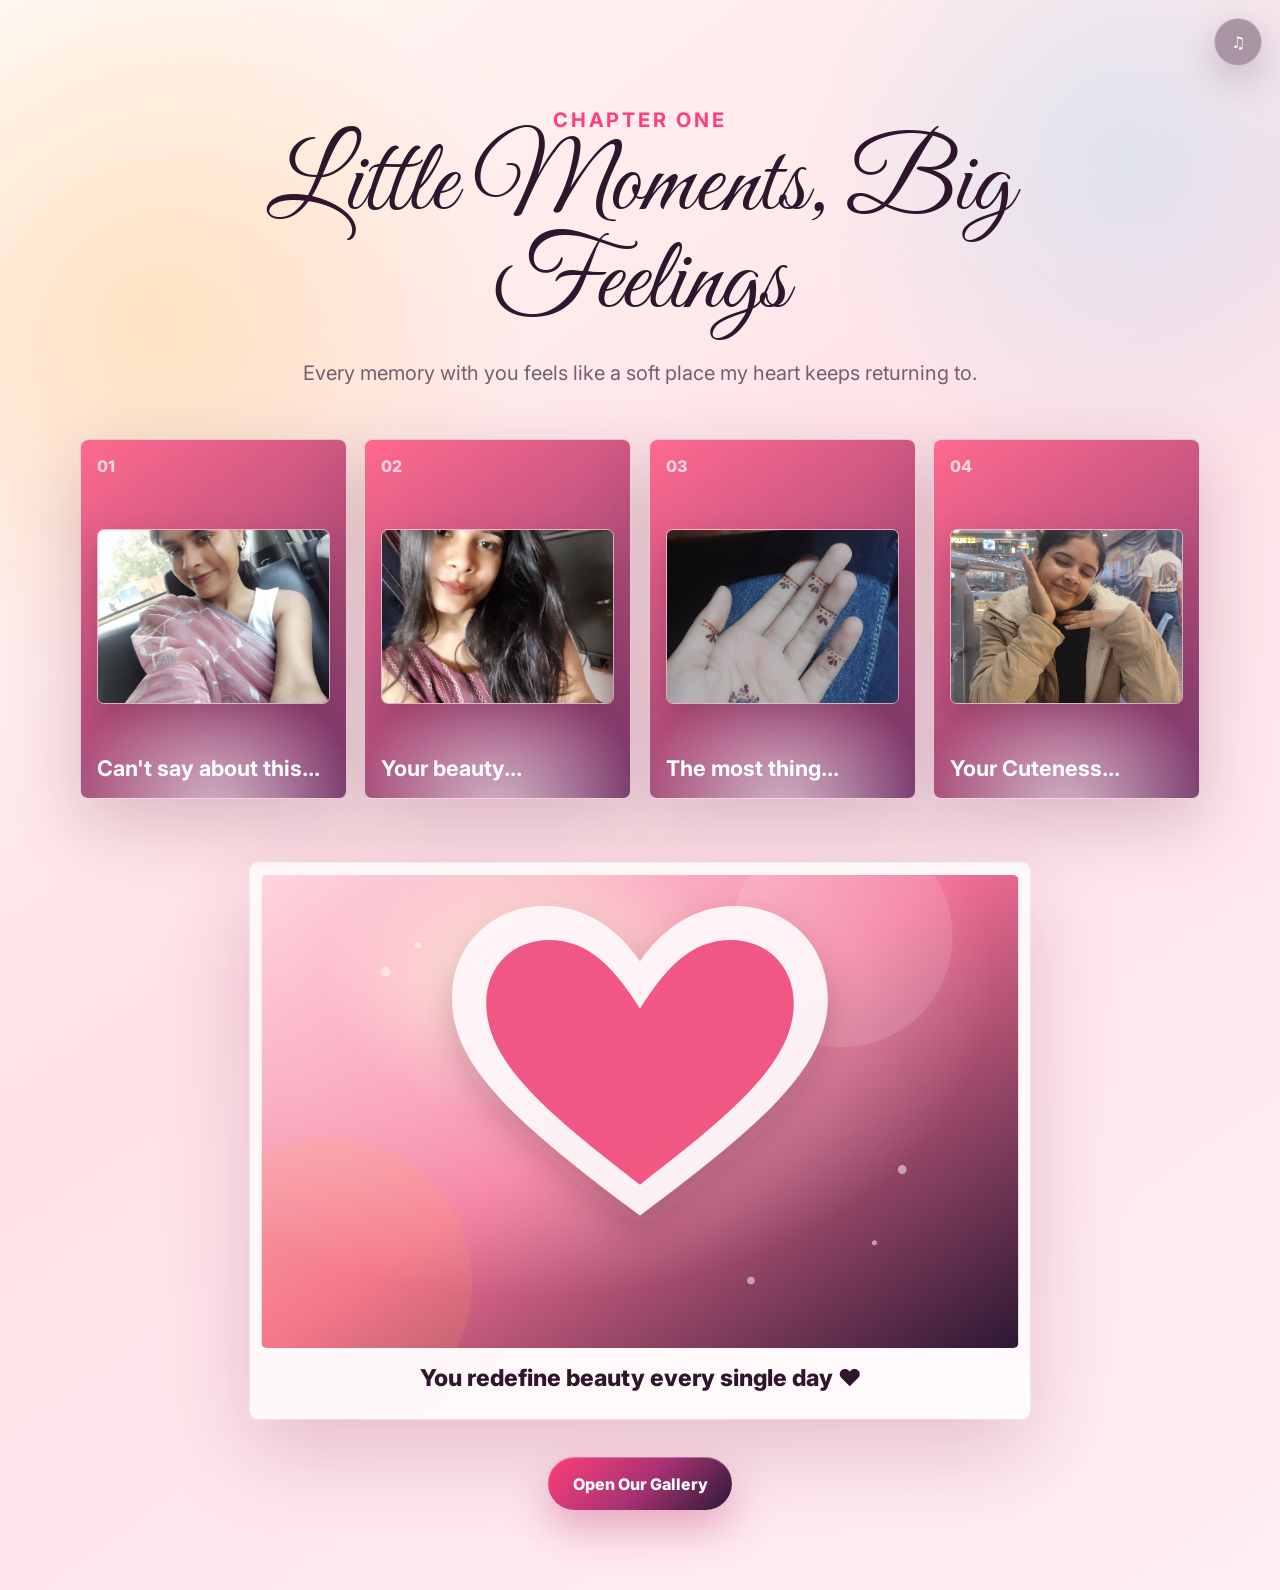
==== pages/memories.html @ 3cc4c2bb "first commit" ====
<!DOCTYPE html>
<html lang="en">
<head>
  <meta charset="UTF-8">
  <meta name="viewport" content="width=device-width, initial-scale=1.0">
  <title>Our Memories</title>
  <link rel="preconnect" href="https://fonts.googleapis.com">
  <link rel="preconnect" href="https://fonts.gstatic.com" crossorigin>
  <link href="https://fonts.googleapis.com/css2?family=Great+Vibes&family=Inter:wght@400;500;600;700&display=swap" rel="stylesheet">
  <link rel="stylesheet" href="../css/styles.css">
</head>
<body data-page="memories">
  <button class="music-toggle" type="button" aria-label="Toggle music" data-music-toggle>
    <span data-music-icon>♪</span>
  </button>

  <main class="content-page soft-bg">
    <div class="hearts subtle" aria-hidden="true"></div>
    <section class="page-heading reveal">
      <p class="eyebrow">Chapter one</p>
      <h1>Little Moments, Big Feelings</h1>
      <p>Every memory with you feels like a soft place my heart keeps returning to.</p>
    </section>

    <section class="memory-grid reveal-group" aria-label="Memory cards">
      <article class="flip-card">
        <div class="flip-inner">
          <div class="flip-face front">
            <span>01</span>
            <img class="memory-photo" src="../assets/images/photo-1.jpg" alt="The day we met memory placeholder">
            <h2>Can't say about this...</h2>
          </div>
          <div class="flip-face back">
            <p>Dreaming of the day I'll be next to you and you'll be in the same dress</p>
          </div>
        </div>
      </article>
      <article class="flip-card">
        <div class="flip-inner">
          <div class="flip-face front">
            <span>02</span>
            <img class="memory-photo" src="../assets/images/photo-2.jpg" alt="Our best moment memory placeholder">
            <h2>Your beauty...</h2>
          </div>
          <div class="flip-face back">
            <p>The kind of memory I replay when I need a reason to smile.</p>
          </div>
        </div>
      </article>
      <article class="flip-card">
        <div class="flip-inner">
          <div class="flip-face front">
            <span>03</span>
            <img class="memory-photo" src="../assets/images/photo-3.jpg" alt="Your laugh memory placeholder">
            <h2>The most thing...</h2>
          </div>
          <div class="flip-face back">
            <p>Can' explain the feeling when I hold and kiss these</p>
          </div>
        </div>
      </article>
      <article class="flip-card">
        <div class="flip-inner">
          <div class="flip-face front">
            <span>04</span>
            <img class="memory-photo" src="../assets/images/photo-4.jpg" alt="Our tiny rituals memory placeholder">
            <h2>Your Cuteness...</h2>
          </div>
          <div class="flip-face back">
            <p>The little things became the pieces I treasure most.</p>
          </div>
        </div>
      </article>
    </section>

    <section class="personal-card reveal">
      <img src="../assets/images/featured-love.svg" alt="Personal romantic placeholder">
      <p>You redefine beauty every single day ❤️</p>
    </section>

    <div class="journey-actions reveal">
      <button class="primary-btn" type="button" data-next="gallery.html">Open Our Gallery</button>
    </div>
  </main>

  <script src="../js/script.js"></script>
</body>
</html>
---- css/styles.css ----
:root {
  --ink: #2d1829;
  --muted: #785d6f;
  --cream: #fff8f2;
  --rose: #f25f8c;
  --hot-rose: #ff3f79;
  --wine: #30162d;
  --gold: #ffc86b;
  --sky: #7fd8ff;
  --mint: #9be8c9;
  --shadow: 0 24px 70px rgba(80, 24, 54, 0.22);
  --glass: rgba(255, 255, 255, 0.72);
}

* {
  box-sizing: border-box;
}

html {
  scroll-behavior: smooth;
}

body {
  margin: 0;
  min-height: 100vh;
  color: var(--ink);
  font-family: "Inter", system-ui, -apple-system, BlinkMacSystemFont, "Segoe UI", sans-serif;
  background: var(--cream);
  opacity: 0;
  transition: opacity 520ms ease;
  overflow-x: hidden;
}

body.page-ready {
  opacity: 1;
}

body.page-leaving {
  opacity: 0;
}

button {
  font: inherit;
}

img {
  display: block;
  max-width: 100%;
}

.page-shell,
.content-page,
.message-page,
.final-page {
  min-height: 100vh;
  position: relative;
  overflow: hidden;
}

.hero {
  min-height: 100vh;
  display: grid;
  place-items: center;
  padding: 7rem 1.25rem 5rem;
  background:
    radial-gradient(circle at 18% 18%, rgba(255, 248, 212, 0.82), transparent 28rem),
    radial-gradient(circle at 84% 20%, rgba(127, 216, 255, 0.34), transparent 22rem),
    linear-gradient(135deg, #fff2e8 0%, #ff8caf 42%, #5a214f 100%);
}

.hero::after,
.message-page::after,
.final-page::after {
  content: "";
  position: absolute;
  inset: 0;
  pointer-events: none;
  background-image:
    linear-gradient(rgba(255, 255, 255, 0.16) 1px, transparent 1px),
    linear-gradient(90deg, rgba(255, 255, 255, 0.12) 1px, transparent 1px);
  background-size: 72px 72px;
  mask-image: linear-gradient(to bottom, black, transparent 78%);
}

.hero-content {
  width: min(880px, 100%);
  text-align: center;
  color: #fff;
  text-shadow: 0 10px 32px rgba(55, 14, 42, 0.2);
  z-index: 2;
}

.eyebrow {
  margin: 0 0 1rem;
  color: rgba(255, 255, 255, 0.84);
  font-size: 0.78rem;
  font-weight: 700;
  letter-spacing: 0.14em;
  text-transform: uppercase;
}

.page-heading .eyebrow,
.letter .eyebrow {
  color: var(--hot-rose);
}

h1 {
  margin: 0;
  font-family: "Great Vibes", cursive;
  font-size: clamp(4rem, 12vw, 9rem);
  font-weight: 400;
  line-height: 0.95;
}

.hero-subtitle,
.page-heading p,
.final-note {
  width: min(680px, 100%);
  margin: 1.4rem auto 0;
  color: rgba(255, 255, 255, 0.9);
  font-size: clamp(1rem, 2.2vw, 1.25rem);
  line-height: 1.8;
}

.primary-btn {
  position: relative;
  display: inline-flex;
  align-items: center;
  justify-content: center;
  min-height: 3.35rem;
  margin-top: 2.35rem;
  padding: 0 1.55rem;
  border: 0;
  border-radius: 999px;
  color: #fff;
  font-weight: 800;
  cursor: pointer;
  background: linear-gradient(135deg, var(--hot-rose), #a83273 52%, #2b1937);
  box-shadow: 0 18px 42px rgba(181, 37, 104, 0.34), inset 0 1px 0 rgba(255, 255, 255, 0.32);
  transition: transform 220ms ease, box-shadow 220ms ease, filter 220ms ease;
  isolation: isolate;
}

.primary-btn::before {
  content: "";
  position: absolute;
  inset: -5px;
  border-radius: inherit;
  background: linear-gradient(135deg, rgba(255, 255, 255, 0.72), rgba(255, 180, 98, 0.36), rgba(255, 63, 121, 0.34));
  opacity: 0;
  z-index: -1;
  filter: blur(12px);
  transition: opacity 220ms ease;
}

.primary-btn:hover {
  transform: translateY(-3px) scale(1.02);
  filter: saturate(1.06);
  box-shadow: 0 24px 54px rgba(181, 37, 104, 0.42), inset 0 1px 0 rgba(255, 255, 255, 0.36);
}

.primary-btn:hover::before,
.glow-btn::before {
  opacity: 1;
}

.music-toggle {
  position: fixed;
  top: 1.1rem;
  right: 1.1rem;
  z-index: 30;
  width: 3rem;
  height: 3rem;
  border: 1px solid rgba(255, 255, 255, 0.42);
  border-radius: 50%;
  color: #fff;
  cursor: pointer;
  background: rgba(57, 19, 47, 0.38);
  box-shadow: 0 14px 36px rgba(44, 14, 39, 0.2);
  backdrop-filter: blur(14px);
  transition: transform 180ms ease, background 180ms ease;
}

.music-toggle:hover {
  transform: translateY(-2px);
  background: rgba(255, 63, 121, 0.55);
}

.content-page {
  padding: 5rem 1.2rem;
}

.soft-bg {
  background:
    radial-gradient(circle at 12% 20%, rgba(255, 200, 107, 0.34), transparent 23rem),
    radial-gradient(circle at 88% 10%, rgba(127, 216, 255, 0.24), transparent 20rem),
    linear-gradient(145deg, #fff8f2, #ffe2e8 46%, #ffeef4);
}

.blush-bg {
  background:
    radial-gradient(circle at 22% 8%, rgba(155, 232, 201, 0.28), transparent 22rem),
    radial-gradient(circle at 86% 18%, rgba(255, 200, 107, 0.38), transparent 20rem),
    linear-gradient(145deg, #fff9f3, #ffe7ef 52%, #f7f5ff);
}

.page-heading {
  width: min(880px, 100%);
  margin: 0 auto 3rem;
  text-align: center;
}

.page-heading h1,
.letter h1 {
  color: var(--wine);
  font-size: clamp(3.4rem, 8vw, 6.6rem);
}

.page-heading p {
  color: var(--muted);
}

.memory-grid {
  width: min(1120px, 100%);
  margin: 0 auto;
  display: grid;
  grid-template-columns: repeat(4, minmax(0, 1fr));
  gap: 1.1rem;
}

.flip-card {
  min-height: 360px;
  perspective: 1200px;
}

.flip-inner {
  position: relative;
  width: 100%;
  height: 100%;
  min-height: 360px;
  transform-style: preserve-3d;
  transition: transform 700ms cubic-bezier(.2, .7, .2, 1);
}

.flip-card:hover .flip-inner,
.flip-card:focus-within .flip-inner {
  transform: rotateY(180deg);
}

.flip-face {
  position: absolute;
  inset: 0;
  display: flex;
  flex-direction: column;
  justify-content: space-between;
  padding: 1rem;
  border: 1px solid rgba(255, 255, 255, 0.72);
  border-radius: 8px;
  box-shadow: var(--shadow);
  backface-visibility: hidden;
  overflow: hidden;
}

.flip-face::after {
  content: "";
  position: absolute;
  inset: auto -20% -42% -20%;
  height: 74%;
  background: radial-gradient(circle, rgba(255, 255, 255, 0.62), transparent 64%);
}

.flip-face.front {
  color: #fff;
  background: linear-gradient(145deg, rgba(255, 95, 136, 0.92), rgba(104, 38, 94, 0.9));
}

.flip-face.back {
  color: var(--ink);
  background: rgba(255, 255, 255, 0.86);
  transform: rotateY(180deg);
  align-items: center;
  justify-content: center;
  text-align: center;
}

.flip-face span {
  color: rgba(255, 255, 255, 0.72);
  font-weight: 800;
}

.flip-face h2 {
  margin: 0;
  font-size: 1.35rem;
  line-height: 1.2;
}

.flip-face p {
  position: relative;
  z-index: 1;
  margin: 1rem 0 auto;
  color: var(--muted);
  font-size: 1.03rem;
  line-height: 1.65;
}

.flip-face.back p {
  max-width: 92%;
  margin: 1rem auto 0;
  color: #c72f72;
  font-size: 1.08rem;
  font-weight: 800;
  line-height: 1.7;
  text-shadow: 0 10px 28px rgba(199, 47, 114, 0.16);
}

.memory-photo {
  position: relative;
  z-index: 1;
  width: 100%;
  aspect-ratio: 4 / 3;
  object-fit: cover;
  border: 1px solid rgba(255, 255, 255, 0.55);
  border-radius: 7px;
  box-shadow: 0 16px 34px rgba(54, 15, 43, 0.22);
}

.memory-photo.small {
  aspect-ratio: 16 / 9;
  box-shadow: 0 14px 32px rgba(85, 31, 62, 0.14);
}

.personal-card {
  width: min(780px, 100%);
  margin: 4rem auto 0;
  padding: 0.7rem;
  border-radius: 8px;
  background: rgba(255, 255, 255, 0.72);
  box-shadow: 0 32px 90px rgba(130, 35, 80, 0.22), 0 0 0 1px rgba(255, 255, 255, 0.7);
  transition: transform 260ms ease, box-shadow 260ms ease;
}

.personal-card:hover {
  transform: translateY(-6px);
  box-shadow: 0 38px 110px rgba(130, 35, 80, 0.28), 0 0 42px rgba(255, 111, 154, 0.22);
}

.personal-card img {
  width: 100%;
  aspect-ratio: 16 / 10;
  object-fit: cover;
  border-radius: 6px;
}

.personal-card p {
  margin: 1rem;
  color: var(--wine);
  font-size: clamp(1.05rem, 2.3vw, 1.45rem);
  font-weight: 800;
  text-align: center;
}

.journey-actions {
  text-align: center;
}

.gallery-grid {
  width: min(1180px, 100%);
  margin: 0 auto;
  display: grid;
  grid-template-columns: repeat(3, minmax(0, 1fr));
  gap: 1.25rem;
}

.gallery-item {
  margin: 0;
}

.gallery-item button {
  width: 100%;
  padding: 0;
  border: 0;
  border-radius: 8px;
  cursor: zoom-in;
  background: transparent;
  box-shadow: 0 22px 58px rgba(96, 30, 70, 0.18);
  overflow: hidden;
}

.gallery-item img {
  width: 100%;
  aspect-ratio: 4 / 5;
  object-fit: cover;
  transition: transform 420ms ease, filter 420ms ease;
}

.gallery-item button:hover img {
  transform: scale(1.055);
  filter: saturate(1.12) contrast(1.03);
}

.gallery-item figcaption {
  margin-top: 0.8rem;
  color: var(--muted);
  font-size: 0.96rem;
  line-height: 1.5;
  text-align: center;
}

.lightbox {
  position: fixed;
  inset: 0;
  z-index: 50;
  display: grid;
  place-items: center;
  padding: 2rem;
  background: rgba(30, 14, 30, 0.82);
  backdrop-filter: blur(12px);
  opacity: 0;
  pointer-events: none;
  transition: opacity 220ms ease;
}

.lightbox.open {
  opacity: 1;
  pointer-events: auto;
}

.lightbox img {
  max-height: 76vh;
  border-radius: 8px;
  box-shadow: 0 34px 100px rgba(0, 0, 0, 0.45);
}

.lightbox p {
  margin: 1rem 0 0;
  color: #fff;
  text-align: center;
}

.lightbox-close {
  position: absolute;
  top: 1rem;
  right: 1rem;
  width: 3rem;
  height: 3rem;
  border: 0;
  border-radius: 50%;
  color: #fff;
  cursor: pointer;
  background: rgba(255, 255, 255, 0.16);
  font-size: 2rem;
}

.message-page {
  display: grid;
  place-items: center;
  padding: 5rem 1.2rem;
  background:
    radial-gradient(circle at 15% 14%, rgba(255, 200, 107, 0.38), transparent 24rem),
    radial-gradient(circle at 78% 26%, rgba(127, 216, 255, 0.22), transparent 23rem),
    linear-gradient(145deg, #fff7f0, #ffdce8 46%, #f7efff);
}

.letter {
  width: min(850px, 100%);
  padding: clamp(1.4rem, 5vw, 3.2rem);
  border: 1px solid rgba(255, 255, 255, 0.7);
  border-radius: 8px;
  background: rgba(255, 255, 255, 0.72);
  box-shadow: var(--shadow);
  text-align: center;
  backdrop-filter: blur(18px);
  z-index: 2;
}

.typed-letter {
  min-height: 12rem;
  margin: 1.4rem auto 0;
  color: #543248;
  font-size: clamp(1.03rem, 2.2vw, 1.2rem);
  line-height: 1.9;
}

.typed-letter::after {
  content: "|";
  color: var(--hot-rose);
  animation: blink 800ms step-end infinite;
}

.typed-letter.done::after {
  content: "";
}

.final-page {
  display: grid;
  place-items: center;
  padding: 3rem 1.2rem;
  color: #fff;
  background:
    radial-gradient(circle at 50% 18%, rgba(255, 200, 107, 0.36), transparent 22rem),
    radial-gradient(circle at 80% 74%, rgba(127, 216, 255, 0.22), transparent 24rem),
    linear-gradient(135deg, #2d1430 0%, #a83273 48%, #ff7899 100%);
}

.final-moment {
  position: relative;
  z-index: 3;
  width: min(920px, 100%);
  text-align: center;
  text-shadow: 0 16px 42px rgba(33, 10, 31, 0.36);
}

.pre-final {
  margin: 0 auto 1.8rem;
  font-size: clamp(1.35rem, 3.2vw, 2.2rem);
  font-weight: 800;
  line-height: 1.4;
}

.countdown {
  width: clamp(7.5rem, 18vw, 12rem);
  height: clamp(7.5rem, 18vw, 12rem);
  display: grid;
  place-items: center;
  margin: 0 auto 1.5rem;
  border: 1px solid rgba(255, 255, 255, 0.42);
  border-radius: 50%;
  background: rgba(255, 255, 255, 0.16);
  box-shadow: inset 0 1px 0 rgba(255, 255, 255, 0.4), 0 30px 90px rgba(35, 9, 33, 0.24);
  font-size: clamp(3.8rem, 10vw, 7rem);
  font-weight: 800;
  backdrop-filter: blur(16px);
  animation: pulse 1s ease infinite;
}

.final-title {
  opacity: 0;
  transform: translateY(18px) scale(0.96);
  transition: opacity 700ms ease, transform 700ms ease;
}

.final-title.show {
  opacity: 1;
  transform: translateY(0) scale(1);
}

.final-note {
  opacity: 0;
  transform: translateY(14px);
  transition: opacity 700ms ease 180ms, transform 700ms ease 180ms;
}

.final-note.show {
  opacity: 1;
  transform: translateY(0);
}

.balloon-field {
  position: absolute;
  inset: 0;
  pointer-events: none;
  overflow: hidden;
}

.balloon {
  position: absolute;
  bottom: -8rem;
  width: 3.2rem;
  height: 4rem;
  border-radius: 50% 50% 46% 46%;
  background: var(--balloon-color);
  box-shadow: inset -10px -16px 24px rgba(46, 10, 37, 0.18);
  animation: floatBalloon var(--duration) linear infinite;
}

.balloon::before {
  content: "";
  position: absolute;
  top: 0.65rem;
  left: 0.78rem;
  width: 0.68rem;
  height: 1rem;
  border-radius: 50%;
  background: rgba(255, 255, 255, 0.58);
}

.balloon::after {
  content: "";
  position: absolute;
  left: 50%;
  top: 3.8rem;
  width: 1px;
  height: 5.5rem;
  background: rgba(255, 255, 255, 0.55);
}

.hearts {
  position: absolute;
  inset: 0;
  pointer-events: none;
  overflow: hidden;
}

.heart {
  position: absolute;
  width: 1rem;
  height: 1rem;
  color: rgba(255, 255, 255, 0.72);
  transform: rotate(45deg);
  animation: floatHeart var(--duration) linear infinite;
}

.heart::before,
.heart::after {
  content: "";
  position: absolute;
  width: 1rem;
  height: 1rem;
  border-radius: 50%;
  background: currentColor;
}

.heart,
.heart::before,
.heart::after {
  background: currentColor;
}

.heart::before {
  left: -0.5rem;
}

.heart::after {
  top: -0.5rem;
}

.subtle .heart {
  color: rgba(255, 95, 136, 0.22);
}

.reveal,
.reveal-group > * {
  opacity: 0;
  transform: translateY(22px);
  transition: opacity 700ms ease, transform 700ms ease;
}

.reveal.visible,
.reveal-group > *.visible {
  opacity: 1;
  transform: translateY(0);
}

@keyframes blink {
  50% {
    opacity: 0;
  }
}

@keyframes pulse {
  50% {
    transform: scale(1.035);
  }
}

@keyframes floatHeart {
  from {
    opacity: 0;
    transform: translateY(0) rotate(45deg) scale(0.72);
  }
  12% {
    opacity: 1;
  }
  to {
    opacity: 0;
    transform: translateY(-110vh) rotate(45deg) scale(1.12);
  }
}

@keyframes floatBalloon {
  from {
    transform: translateY(0) translateX(0) rotate(-4deg);
  }
  50% {
    transform: translateY(-55vh) translateX(1.8rem) rotate(5deg);
  }
  to {
    transform: translateY(-118vh) translateX(-1.2rem) rotate(-3deg);
  }
}

@media (max-width: 900px) {
  .memory-grid,
  .gallery-grid {
    grid-template-columns: repeat(2, minmax(0, 1fr));
  }
}

@media (max-width: 640px) {
  .hero,
  .content-page,
  .message-page {
    padding-inline: 1rem;
  }

  .hero {
    align-items: end;
    padding-bottom: 5.5rem;
  }

  .memory-grid,
  .gallery-grid {
    grid-template-columns: 1fr;
  }

  .flip-card,
  .flip-inner {
    min-height: 340px;
  }

  .music-toggle {
    top: 0.8rem;
    right: 0.8rem;
  }

  .typed-letter {
    min-height: 18rem;
  }
}

@media (prefers-reduced-motion: reduce) {
  *,
  *::before,
  *::after {
    animation-duration: 0.01ms !important;
    animation-iteration-count: 1 !important;
    scroll-behavior: auto !important;
    transition-duration: 0.01ms !important;
  }
}
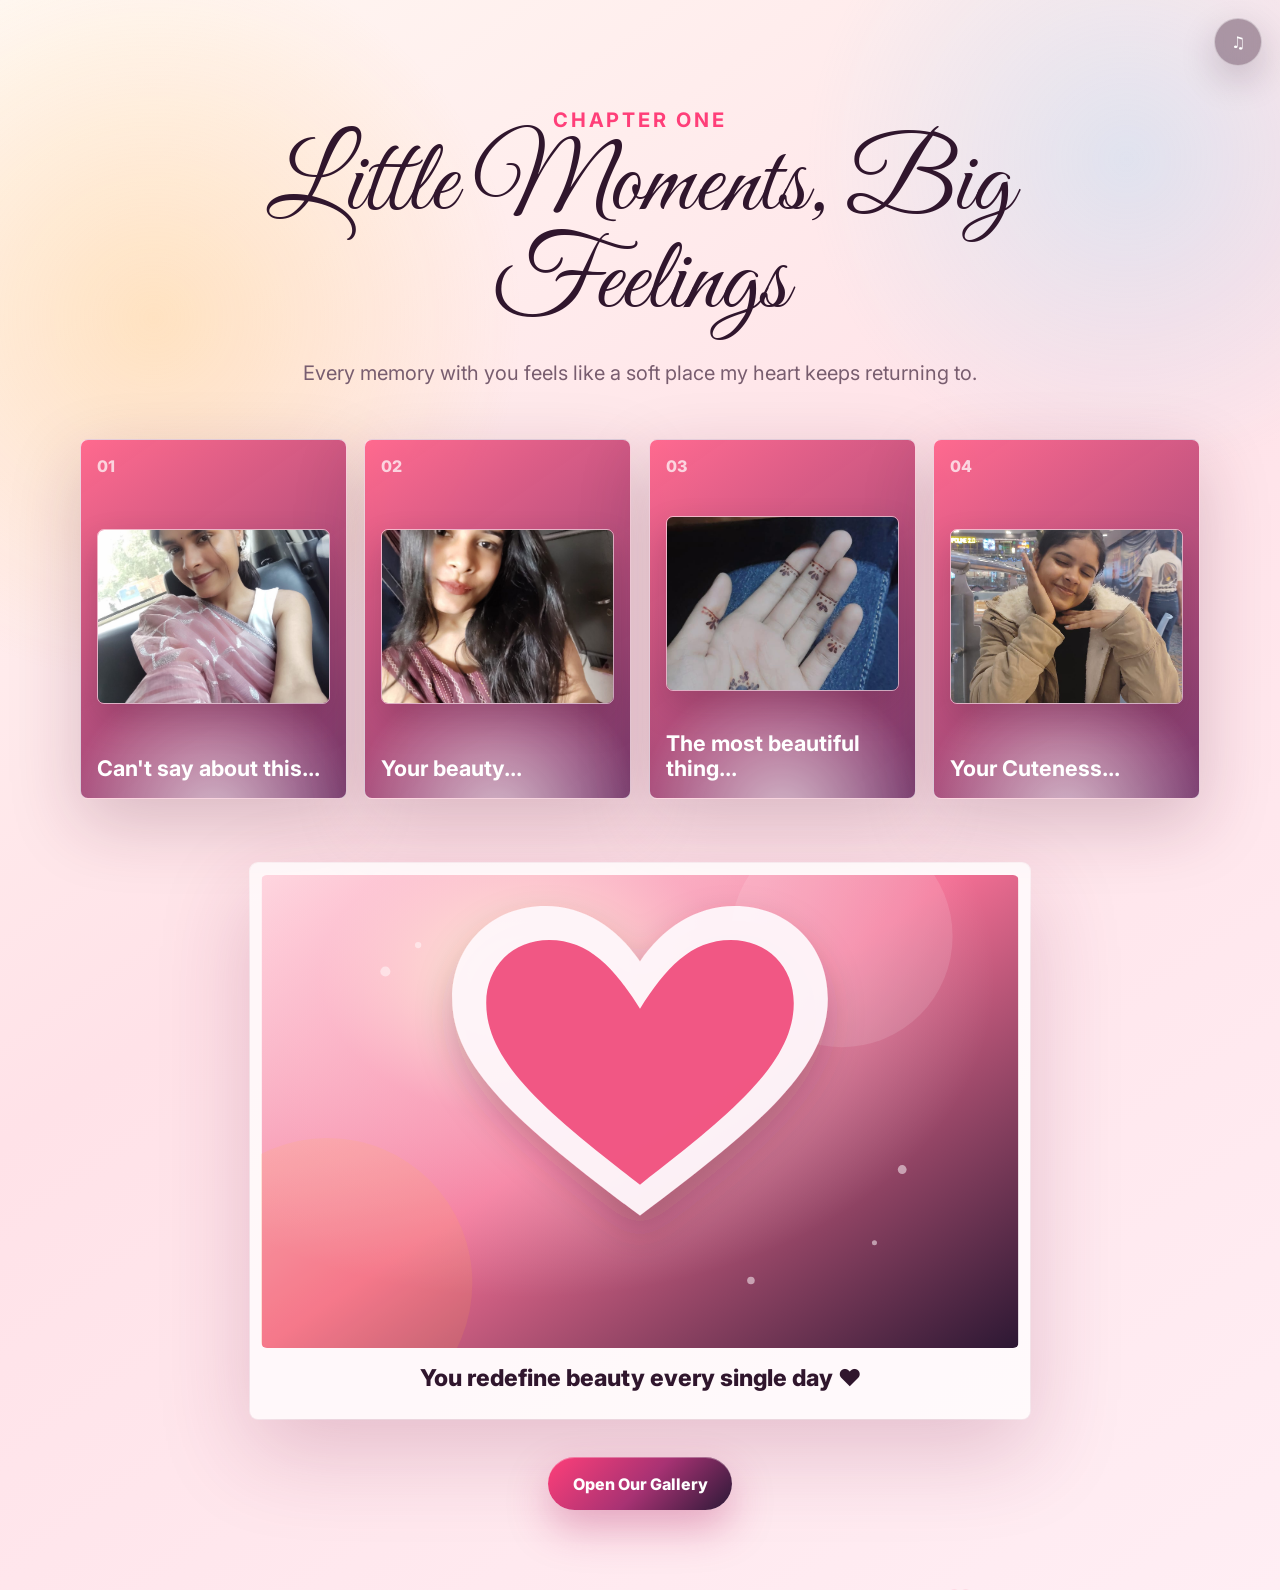
==== commit c08e7917: "changes done" ====
--- a/pages/memories.html
+++ b/pages/memories.html
@@ -52,7 +52,7 @@
           <div class="flip-face front">
             <span>03</span>
             <img class="memory-photo" src="../assets/images/photo-3.jpg" alt="Your laugh memory placeholder">
-            <h2>The most thing...</h2>
+            <h2>The most beautiful thing...</h2>
           </div>
           <div class="flip-face back">
             <p>Can' explain the feeling when I hold and kiss these</p>
@@ -86,3 +86,5 @@
   <script src="../js/script.js"></script>
 </body>
 </html>
+
+
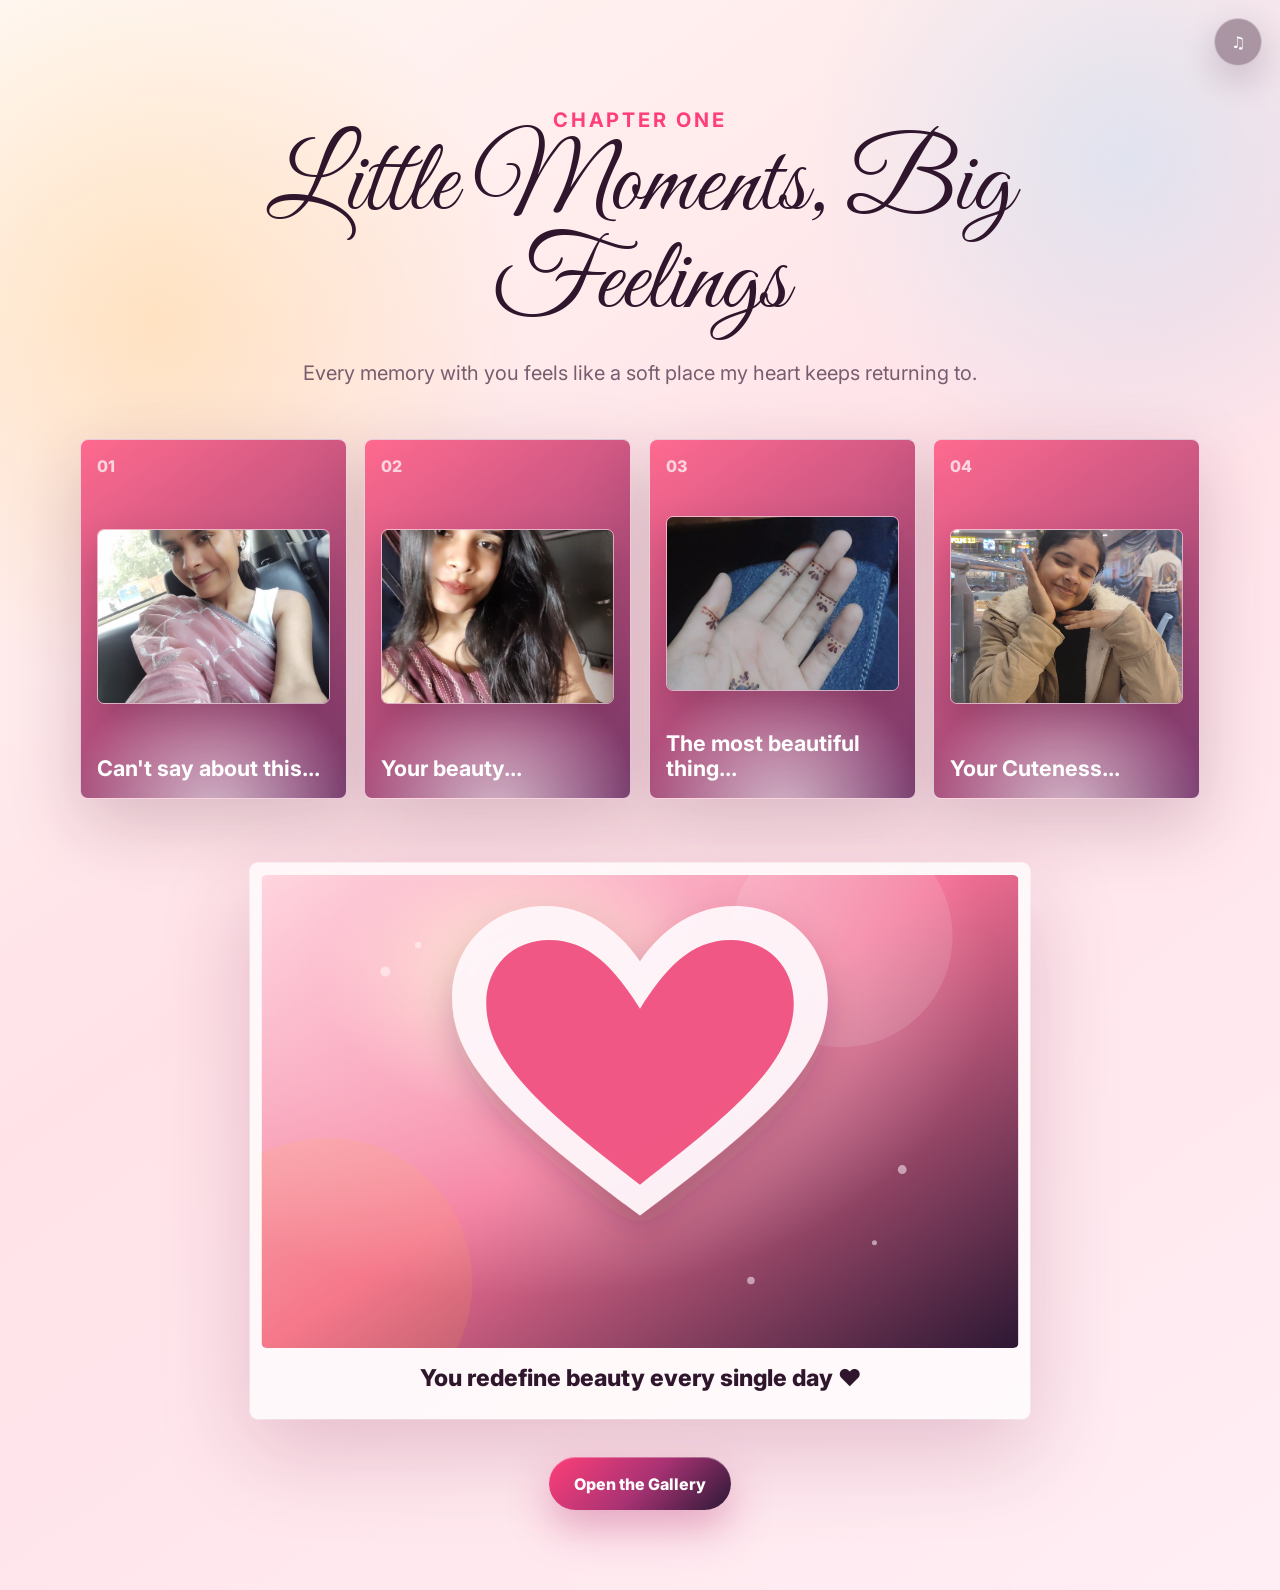
==== commit 4357fd0c: "made changes" ====
--- a/pages/memories.html
+++ b/pages/memories.html
@@ -55,7 +55,7 @@
             <h2>The most beautiful thing...</h2>
           </div>
           <div class="flip-face back">
-            <p>Can' explain the feeling when I hold and kiss these</p>
+            <p>Can' explain the feeling when I hold and kiss these 🤌</p>
           </div>
         </div>
       </article>
@@ -79,7 +79,7 @@
     </section>
 
     <div class="journey-actions reveal">
-      <button class="primary-btn" type="button" data-next="gallery.html">Open Our Gallery</button>
+      <button class="primary-btn" type="button" data-next="gallery.html">Open the Gallery</button>
     </div>
   </main>
 
